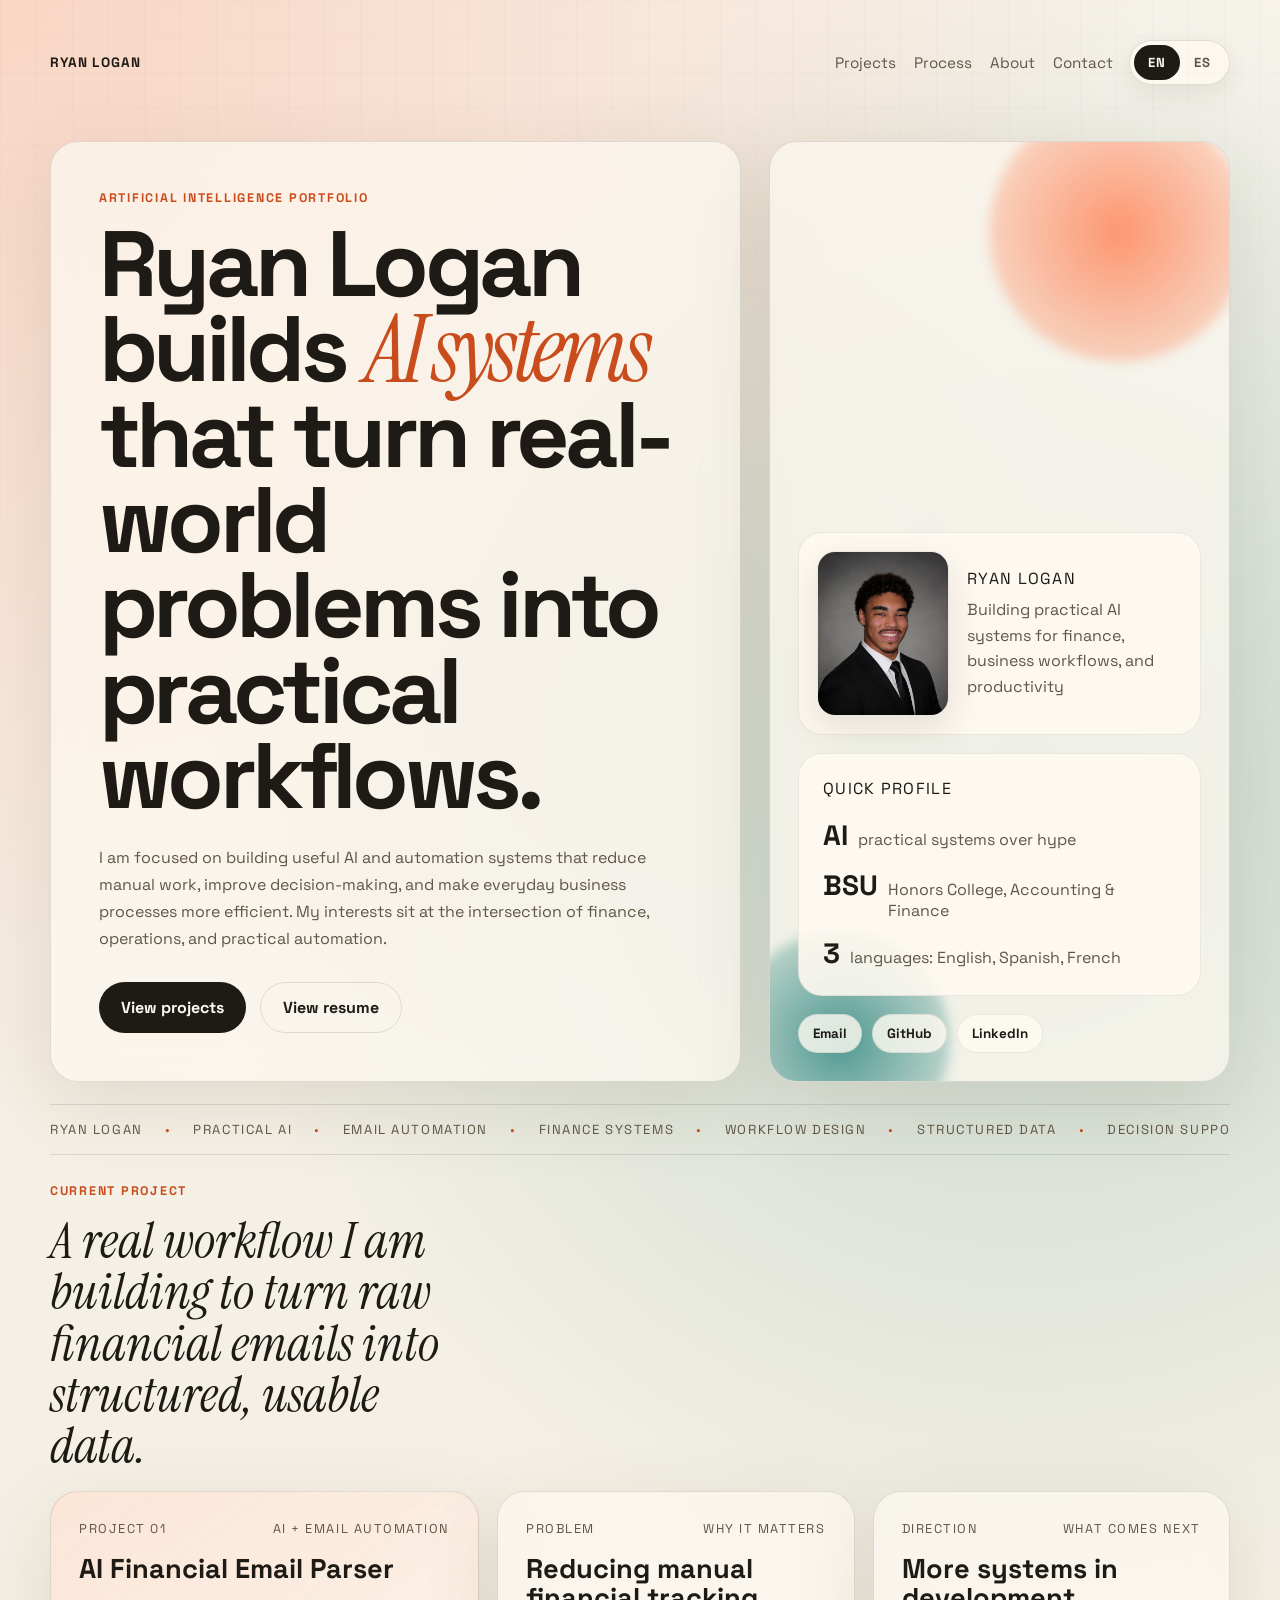
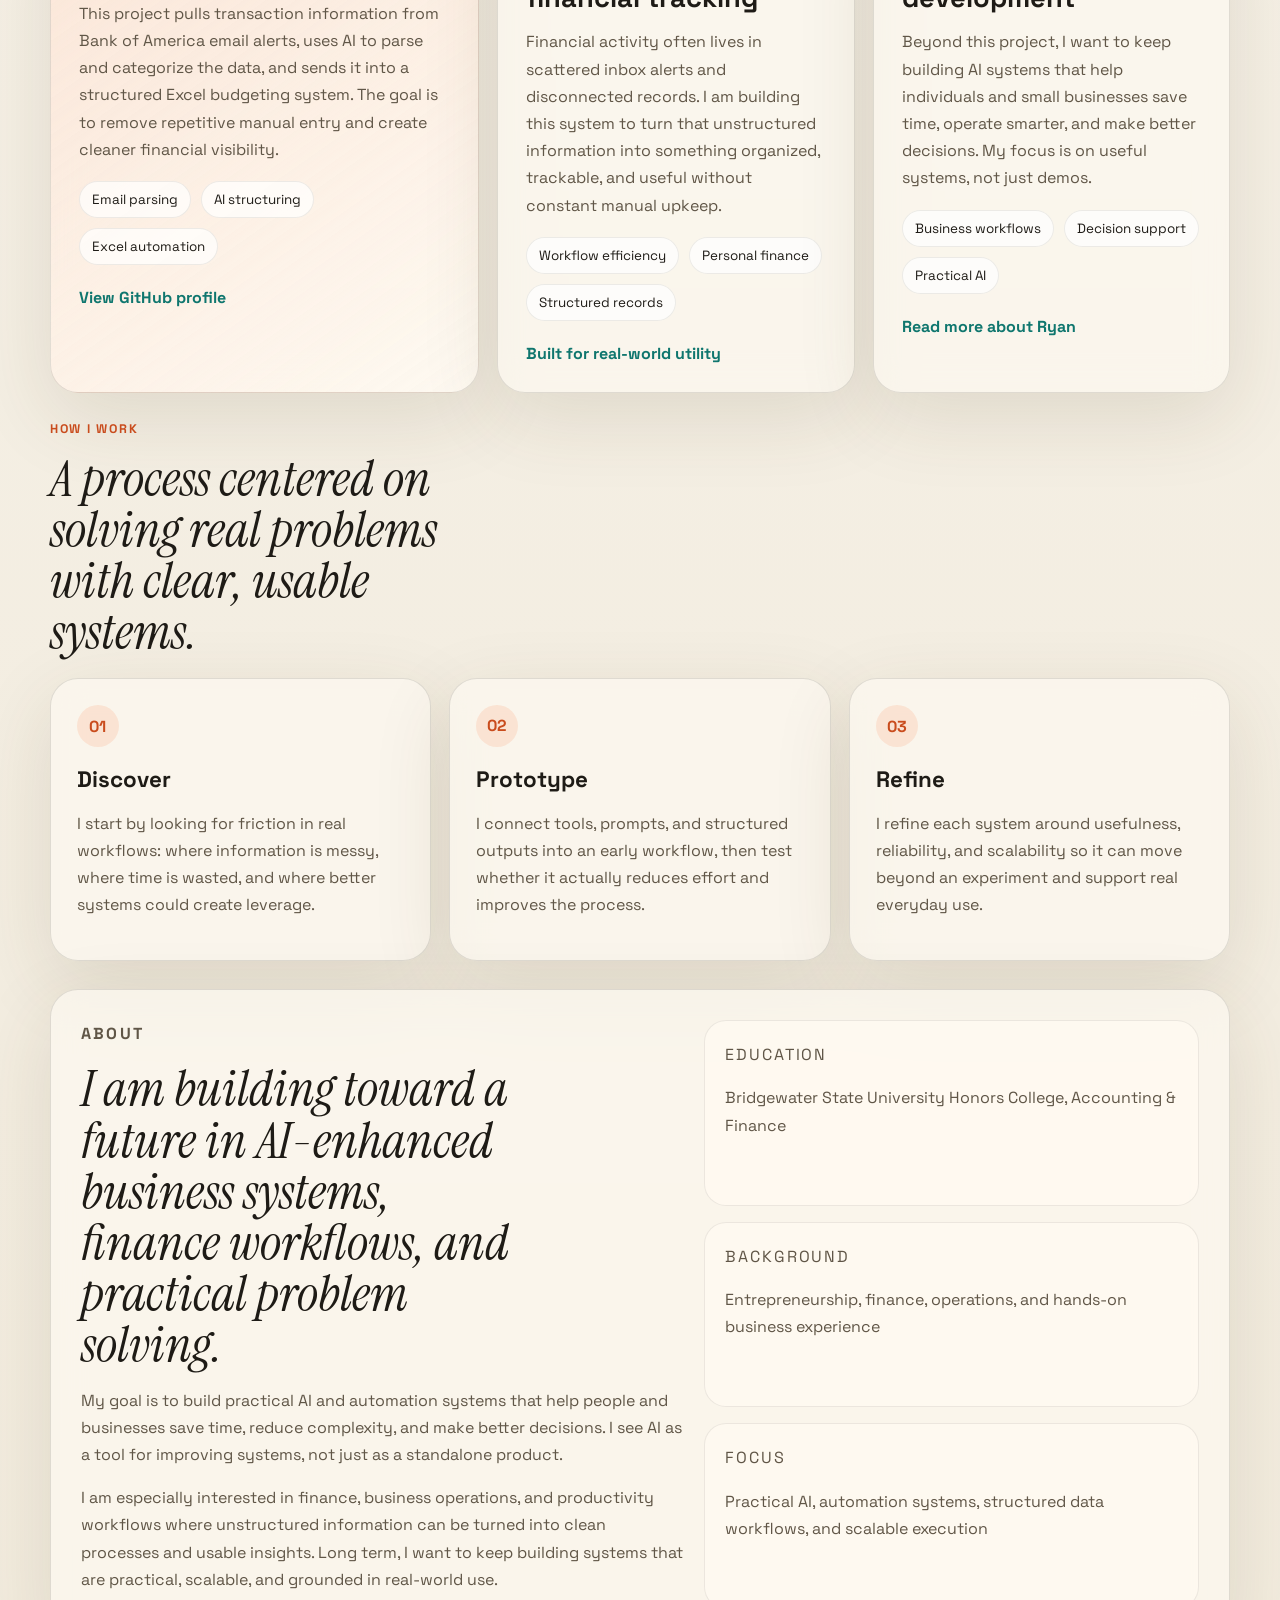
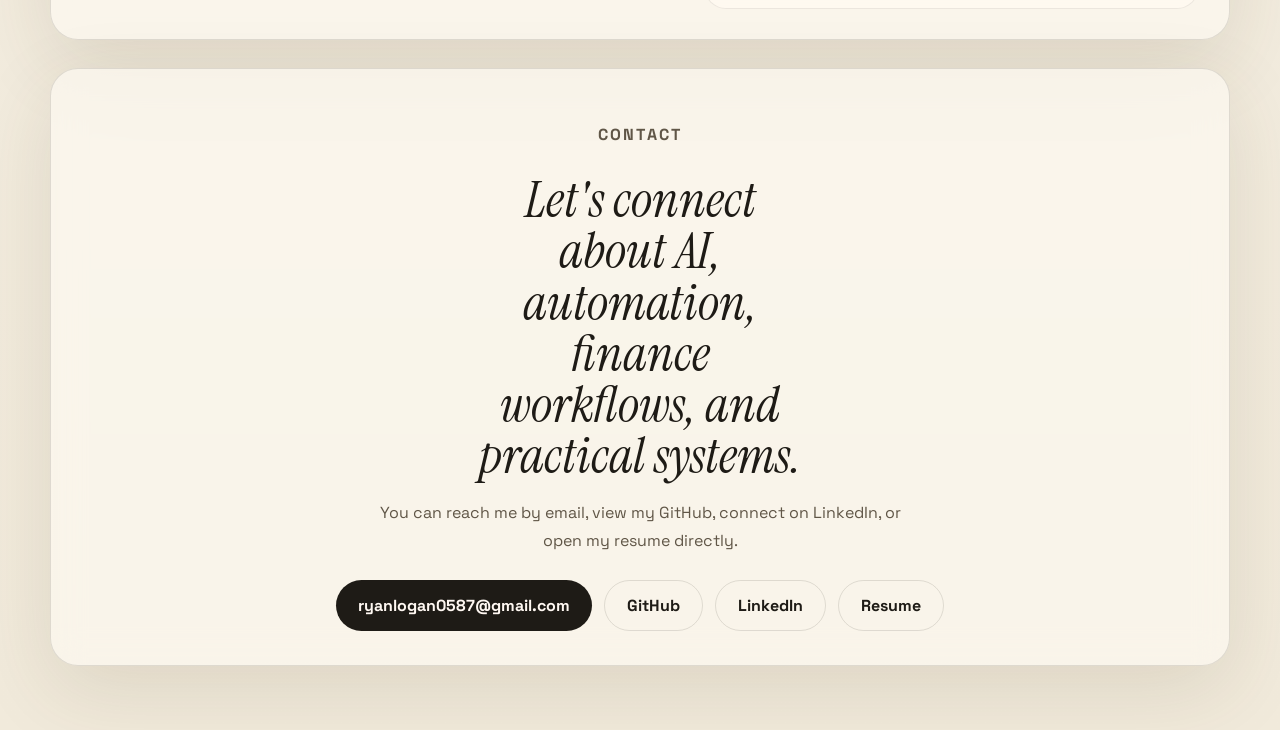
==== index.html @ f8a95c35 "Initial portfolio site" ====
<!DOCTYPE html>
<html lang="en">
  <head>
    <meta charset="UTF-8" />
    <meta name="viewport" content="width=device-width, initial-scale=1.0" />
    <title data-i18n="meta.title">Ryan Logan | AI Portfolio</title>
    <meta
      name="description"
      data-i18n-attr="content"
      data-i18n="meta.description"
      content="Ryan Logan's AI portfolio featuring practical automation systems, real-world artificial intelligence projects, and scalable workflow solutions."
    />
    <link rel="preconnect" href="https://fonts.googleapis.com" />
    <link rel="preconnect" href="https://fonts.gstatic.com" crossorigin />
    <link
      href="https://fonts.googleapis.com/css2?family=Space+Grotesk:wght@400;500;700&family=Instrument+Serif:ital@0;1&display=swap"
      rel="stylesheet"
    />
    <link rel="stylesheet" href="./styles.css" />
  </head>
  <body>
    <div class="page-shell">
      <header class="site-header">
        <a class="brand" href="#top">Ryan Logan</a>
        <div class="header-actions">
          <nav class="site-nav">
            <a href="#projects" data-i18n="nav.projects">Projects</a>
            <a href="#process" data-i18n="nav.process">Process</a>
            <a href="#about" data-i18n="nav.about">About</a>
            <a href="#contact" data-i18n="nav.contact">Contact</a>
          </nav>
          <div
            class="language-toggle"
            role="group"
            aria-label="Language selector"
            data-i18n-attr="aria-label"
            data-i18n="language.ariaLabel"
          >
            <button class="language-button is-active" type="button" data-language-button="en">
              EN
            </button>
            <button class="language-button" type="button" data-language-button="es">
              ES
            </button>
          </div>
        </div>
      </header>

      <main id="top">
        <section class="hero">
          <div class="hero-copy">
            <p class="eyebrow" data-i18n="hero.eyebrow">Artificial intelligence portfolio</p>
            <h1 data-i18n-html="hero.title">
              Ryan Logan builds
              <span>AI systems</span>
              that turn real-world problems into practical workflows.
            </h1>
            <p class="hero-text" data-i18n="hero.text">
              I am focused on building useful AI and automation systems that
              reduce manual work, improve decision-making, and make everyday
              business processes more efficient. My interests sit at the
              intersection of finance, operations, and practical automation.
            </p>
            <div class="hero-actions">
              <a class="button button-primary" href="#projects" data-i18n="hero.viewProjects">View projects</a>
              <a class="button button-secondary" href="./Ryan%20Logan%20Resume.pdf" data-i18n="hero.viewResume">View resume</a>
            </div>
          </div>

          <aside class="hero-panel">
            <div class="profile-card">
              <img
                class="profile-image"
                src="./headshot.jpeg"
                data-i18n-attr="alt"
                data-i18n="hero.headshotAlt"
                alt="Ryan Logan headshot"
              />
              <div class="profile-copy">
                <p class="signal-title">Ryan Logan</p>
                <p class="profile-role" data-i18n="hero.profileRole">
                  Building practical AI systems for finance, business workflows,
                  and productivity
                </p>
              </div>
            </div>

            <div class="signal-card">
              <p class="signal-title" data-i18n="hero.quickProfile">Quick profile</p>
              <ul class="signal-list">
                <li data-i18n-html="hero.quickItem1"><span>AI</span> practical systems over hype</li>
                <li data-i18n-html="hero.quickItem2"><span>BSU</span> Honors College, Accounting & Finance</li>
                <li data-i18n-html="hero.quickItem3"><span>3</span> languages: English, Spanish, French</li>
              </ul>
            </div>

            <div class="link-strip">
              <a href="mailto:ryanlogan0587@gmail.com" data-i18n="links.email">Email</a>
              <a href="https://github.com/ryanlogan0587-ops" target="_blank" rel="noreferrer">GitHub</a>
              <a href="https://www.linkedin.com/in/ryan-logan-2646b4388/" target="_blank" rel="noreferrer">LinkedIn</a>
            </div>
            <div class="orb orb-one"></div>
            <div class="orb orb-two"></div>
          </aside>
        </section>

        <section
          class="ticker"
          aria-label="Featured technologies"
          data-i18n-attr="aria-label"
          data-i18n="ticker.ariaLabel"
        >
          <div class="ticker-track">
            <span data-i18n="ticker.item1">Ryan Logan</span>
            <span data-i18n="ticker.item2">Practical AI</span>
            <span data-i18n="ticker.item3">Email Automation</span>
            <span data-i18n="ticker.item4">Finance Systems</span>
            <span data-i18n="ticker.item5">Workflow Design</span>
            <span data-i18n="ticker.item6">Structured Data</span>
            <span data-i18n="ticker.item7">Decision Support</span>
            <span data-i18n="ticker.item8">Business Automation</span>
          </div>
        </section>

        <section class="projects-section" id="projects">
          <div class="section-heading">
            <p class="eyebrow" data-i18n="projects.eyebrow">Current project</p>
            <h2 data-i18n="projects.heading">A real workflow I am building to turn raw financial emails into structured, usable data.</h2>
          </div>

          <div class="projects-grid">
            <article class="project-card featured">
              <div class="project-meta">
                <span data-i18n="projects.featured.meta1">Project 01</span>
                <span data-i18n="projects.featured.meta2">AI + Email Automation</span>
              </div>
              <h3 data-i18n="projects.featured.title">AI Financial Email Parser</h3>
              <p data-i18n="projects.featured.text">
                This project pulls transaction information from Bank of America
                email alerts, uses AI to parse and categorize the data, and
                sends it into a structured Excel budgeting system. The goal is
                to remove repetitive manual entry and create cleaner financial
                visibility.
              </p>
              <ul class="tag-list">
                <li data-i18n="projects.featured.tag1">Email parsing</li>
                <li data-i18n="projects.featured.tag2">AI structuring</li>
                <li data-i18n="projects.featured.tag3">Excel automation</li>
              </ul>
              <a href="https://github.com/ryanlogan0587-ops" class="text-link" target="_blank" rel="noreferrer" data-i18n="projects.featured.link">View GitHub profile</a>
            </article>

            <article class="project-card">
              <div class="project-meta">
                <span data-i18n="projects.problem.meta1">Problem</span>
                <span data-i18n="projects.problem.meta2">Why it matters</span>
              </div>
              <h3 data-i18n="projects.problem.title">Reducing manual financial tracking</h3>
              <p data-i18n="projects.problem.text">
                Financial activity often lives in scattered inbox alerts and
                disconnected records. I am building this system to turn that
                unstructured information into something organized, trackable,
                and useful without constant manual upkeep.
              </p>
              <ul class="tag-list">
                <li data-i18n="projects.problem.tag1">Workflow efficiency</li>
                <li data-i18n="projects.problem.tag2">Personal finance</li>
                <li data-i18n="projects.problem.tag3">Structured records</li>
              </ul>
              <span class="text-link" data-i18n="projects.problem.link">Built for real-world utility</span>
            </article>

            <article class="project-card">
              <div class="project-meta">
                <span data-i18n="projects.future.meta1">Direction</span>
                <span data-i18n="projects.future.meta2">What comes next</span>
              </div>
              <h3 data-i18n="projects.future.title">More systems in development</h3>
              <p data-i18n="projects.future.text">
                Beyond this project, I want to keep building AI systems that
                help individuals and small businesses save time, operate
                smarter, and make better decisions. My focus is on useful
                systems, not just demos.
              </p>
              <ul class="tag-list">
                <li data-i18n="projects.future.tag1">Business workflows</li>
                <li data-i18n="projects.future.tag2">Decision support</li>
                <li data-i18n="projects.future.tag3">Practical AI</li>
              </ul>
              <a href="#about" class="text-link" data-i18n="projects.future.link">Read more about Ryan</a>
            </article>
          </div>
        </section>

        <section class="process-section" id="process">
          <div class="section-heading">
            <p class="eyebrow" data-i18n="process.eyebrow">How I work</p>
            <h2 data-i18n="process.heading">A process centered on solving real problems with clear, usable systems.</h2>
          </div>

          <div class="process-grid">
            <article>
              <span>01</span>
              <h3 data-i18n="process.step1.title">Discover</h3>
              <p data-i18n="process.step1.text">
                I start by looking for friction in real workflows: where
                information is messy, where time is wasted, and where better
                systems could create leverage.
              </p>
            </article>
            <article>
              <span>02</span>
              <h3 data-i18n="process.step2.title">Prototype</h3>
              <p data-i18n="process.step2.text">
                I connect tools, prompts, and structured outputs into an early
                workflow, then test whether it actually reduces effort and
                improves the process.
              </p>
            </article>
            <article>
              <span>03</span>
              <h3 data-i18n="process.step3.title">Refine</h3>
              <p data-i18n="process.step3.text">
                I refine each system around usefulness, reliability, and
                scalability so it can move beyond an experiment and support
                real everyday use.
              </p>
            </article>
          </div>
        </section>

        <section class="about-section" id="about">
          <div class="about-copy">
            <p class="eyebrow" data-i18n="about.eyebrow">About</p>
            <h2 data-i18n="about.heading">I am building toward a future in AI-enhanced business systems, finance workflows, and practical problem solving.</h2>
            <p data-i18n="about.text1">
              My goal is to build practical AI and automation systems that help
              people and businesses save time, reduce complexity, and make
              better decisions. I see AI as a tool for improving systems, not
              just as a standalone product.
            </p>
            <p data-i18n="about.text2">
              I am especially interested in finance, business operations, and
              productivity workflows where unstructured information can be
              turned into clean processes and usable insights. Long term, I
              want to keep building systems that are practical, scalable, and
              grounded in real-world use.
            </p>
          </div>

          <div class="about-stack">
            <div>
              <p class="stack-label" data-i18n="about.stack.educationLabel">Education</p>
              <p data-i18n="about.stack.educationText">Bridgewater State University Honors College, Accounting & Finance</p>
            </div>
            <div>
              <p class="stack-label" data-i18n="about.stack.backgroundLabel">Background</p>
              <p data-i18n="about.stack.backgroundText">Entrepreneurship, finance, operations, and hands-on business experience</p>
            </div>
            <div>
              <p class="stack-label" data-i18n="about.stack.focusLabel">Focus</p>
              <p data-i18n="about.stack.focusText">Practical AI, automation systems, structured data workflows, and scalable execution</p>
            </div>
          </div>
        </section>

        <section class="contact-section" id="contact">
          <p class="eyebrow" data-i18n="contact.eyebrow">Contact</p>
          <h2 data-i18n="contact.heading">Let’s connect about AI, automation, finance workflows, and practical systems.</h2>
          <p data-i18n="contact.text">
            You can reach me by email, view my GitHub, connect on LinkedIn, or
            open my resume directly.
          </p>
          <div class="contact-actions">
            <a class="button button-primary" href="mailto:ryanlogan0587@gmail.com">
              ryanlogan0587@gmail.com
            </a>
            <a
              class="button button-secondary"
              href="https://github.com/ryanlogan0587-ops"
              target="_blank"
              rel="noreferrer"
            >
              GitHub
            </a>
            <a
              class="button button-secondary"
              href="https://www.linkedin.com/in/ryan-logan-2646b4388/"
              target="_blank"
              rel="noreferrer"
            >
              LinkedIn
            </a>
            <a
              class="button button-secondary"
              href="./Ryan%20Logan%20Resume.pdf"
              target="_blank"
              rel="noreferrer"
              data-i18n="contact.resume"
            >
              Resume
            </a>
          </div>
        </section>
      </main>
    </div>

    <script src="./script.js"></script>
  </body>
  </html>
---- styles.css ----
:root {
  --bg: #f3efe6;
  --bg-soft: rgba(255, 255, 255, 0.45);
  --surface: rgba(252, 248, 240, 0.72);
  --surface-strong: #fffaf2;
  --text: #1e1b16;
  --muted: #605647;
  --line: rgba(30, 27, 22, 0.12);
  --accent: #ff6f3c;
  --accent-deep: #c94c1d;
  --accent-alt: #0f766e;
  --shadow: 0 24px 80px rgba(76, 55, 24, 0.12);
}

* {
  box-sizing: border-box;
}

html {
  scroll-behavior: smooth;
}

body {
  margin: 0;
  font-family: "Space Grotesk", sans-serif;
  color: var(--text);
  background:
    radial-gradient(circle at top left, rgba(255, 111, 60, 0.22), transparent 28%),
    radial-gradient(circle at 80% 20%, rgba(15, 118, 110, 0.2), transparent 25%),
    linear-gradient(180deg, #f7f3eb 0%, #f1eadb 100%);
  min-height: 100vh;
}

body::before {
  content: "";
  position: fixed;
  inset: 0;
  background-image:
    linear-gradient(rgba(30, 27, 22, 0.03) 1px, transparent 1px),
    linear-gradient(90deg, rgba(30, 27, 22, 0.03) 1px, transparent 1px);
  background-size: 36px 36px;
  pointer-events: none;
  mask-image: linear-gradient(180deg, rgba(0, 0, 0, 0.5), transparent 92%);
}

.page-shell {
  width: min(1180px, calc(100% - 32px));
  margin: 0 auto;
  padding: 24px 0 64px;
}

.site-header {
  display: flex;
  align-items: center;
  justify-content: space-between;
  gap: 20px;
  padding: 16px 0 28px;
}

.header-actions {
  display: flex;
  align-items: center;
  gap: 16px;
  flex-wrap: wrap;
  justify-content: flex-end;
}

.brand,
.site-nav a,
.text-link,
.button {
  text-decoration: none;
}

.brand {
  color: var(--text);
  font-weight: 700;
  letter-spacing: 0.08em;
  text-transform: uppercase;
  font-size: 0.85rem;
}

.site-nav {
  display: flex;
  gap: 18px;
  flex-wrap: wrap;
}

.site-nav a {
  color: var(--muted);
  font-size: 0.95rem;
}

.language-toggle {
  display: inline-flex;
  align-items: center;
  padding: 4px;
  border-radius: 999px;
  background: rgba(255, 250, 242, 0.76);
  border: 1px solid var(--line);
  box-shadow: 0 10px 24px rgba(76, 55, 24, 0.08);
}

.language-button {
  border: 0;
  background: transparent;
  color: var(--muted);
  font: inherit;
  font-size: 0.82rem;
  font-weight: 700;
  letter-spacing: 0.08em;
  text-transform: uppercase;
  border-radius: 999px;
  padding: 9px 14px;
  cursor: pointer;
  transition: background-color 180ms ease, color 180ms ease, transform 180ms ease;
}

.language-button:hover {
  color: var(--text);
  transform: translateY(-1px);
}

.language-button.is-active {
  background: var(--text);
  color: #fff8f2;
}

.hero,
.projects-section,
.process-section,
.about-section,
.contact-section {
  margin-top: 28px;
}

.hero {
  display: grid;
  grid-template-columns: 1.2fr 0.8fr;
  gap: 28px;
  align-items: stretch;
}

.hero-copy,
.hero-panel,
.project-card,
.process-grid article,
.about-section,
.contact-section {
  border: 1px solid var(--line);
  background: var(--surface);
  backdrop-filter: blur(16px);
  border-radius: 28px;
  box-shadow: var(--shadow);
}

.hero-copy {
  padding: 48px;
}

.eyebrow {
  margin: 0 0 16px;
  color: var(--accent-deep);
  text-transform: uppercase;
  letter-spacing: 0.14em;
  font-size: 0.78rem;
  font-weight: 700;
}

h1,
h2,
h3,
.signal-title,
.stack-label {
  margin: 0;
}

h1 {
  font-size: clamp(3rem, 8vw, 5.8rem);
  line-height: 0.92;
  letter-spacing: -0.05em;
}

h1 span,
h2 {
  font-family: "Instrument Serif", serif;
  font-weight: 400;
  font-style: italic;
}

h1 span {
  display: inline-block;
  color: var(--accent-deep);
}

.hero-text,
.project-card p,
.process-grid p,
.about-copy p,
.about-stack p,
.contact-section p {
  color: var(--muted);
  line-height: 1.7;
  font-size: 1rem;
}

.hero-text {
  max-width: 58ch;
  margin: 24px 0 0;
}

.hero-actions {
  display: flex;
  gap: 14px;
  flex-wrap: wrap;
  margin-top: 30px;
}

.button {
  display: inline-flex;
  align-items: center;
  justify-content: center;
  border-radius: 999px;
  padding: 14px 22px;
  font-weight: 700;
  transition: transform 180ms ease, background-color 180ms ease, color 180ms ease;
}

.button:hover {
  transform: translateY(-2px);
}

.button-primary {
  background: var(--text);
  color: #fff8f2;
}

.button-secondary {
  color: var(--text);
  border: 1px solid var(--line);
}

.hero-panel {
  position: relative;
  overflow: hidden;
  padding: 28px;
  min-height: 100%;
  display: grid;
  align-content: end;
  gap: 18px;
}

.profile-card {
  position: relative;
  z-index: 1;
  display: grid;
  grid-template-columns: 132px 1fr;
  gap: 18px;
  align-items: center;
  padding: 18px;
  border-radius: 24px;
  background: rgba(255, 250, 242, 0.88);
  border: 1px solid rgba(30, 27, 22, 0.08);
}

.profile-image {
  width: 132px;
  aspect-ratio: 4 / 5;
  object-fit: cover;
  border-radius: 18px;
  border: 1px solid rgba(30, 27, 22, 0.08);
  box-shadow: 0 14px 34px rgba(76, 55, 24, 0.12);
}

.profile-role {
  margin: 8px 0 0;
  color: var(--muted);
  line-height: 1.6;
}

.signal-card {
  position: relative;
  z-index: 1;
  width: 100%;
  padding: 24px;
  border-radius: 24px;
  background: rgba(255, 250, 242, 0.88);
  border: 1px solid rgba(30, 27, 22, 0.08);
}

.signal-title {
  font-size: 1rem;
  text-transform: uppercase;
  letter-spacing: 0.08em;
}

.signal-list {
  list-style: none;
  padding: 0;
  margin: 18px 0 0;
  display: grid;
  gap: 14px;
}

.signal-list li {
  display: flex;
  align-items: baseline;
  gap: 10px;
  color: var(--muted);
}

.signal-list span {
  color: var(--text);
  font-size: 1.75rem;
  font-weight: 700;
}

.link-strip {
  position: relative;
  z-index: 1;
  display: flex;
  gap: 10px;
  flex-wrap: wrap;
}

.link-strip a {
  color: var(--text);
  text-decoration: none;
  font-size: 0.84rem;
  font-weight: 700;
  padding: 10px 14px;
  border-radius: 999px;
  background: rgba(255, 250, 242, 0.8);
  border: 1px solid rgba(30, 27, 22, 0.08);
}

.orb {
  position: absolute;
  border-radius: 50%;
  filter: blur(6px);
}

.orb-one {
  width: 260px;
  height: 260px;
  background: radial-gradient(circle, rgba(255, 111, 60, 0.7), rgba(255, 111, 60, 0.08));
  top: -40px;
  right: -20px;
  animation: float 7s ease-in-out infinite;
}

.orb-two {
  width: 220px;
  height: 220px;
  background: radial-gradient(circle, rgba(15, 118, 110, 0.72), rgba(15, 118, 110, 0.06));
  bottom: -70px;
  left: -40px;
  animation: float 9s ease-in-out infinite reverse;
}

.ticker {
  overflow: hidden;
  margin-top: 22px;
  border-top: 1px solid var(--line);
  border-bottom: 1px solid var(--line);
}

.ticker-track {
  display: flex;
  gap: 22px;
  width: max-content;
  padding: 16px 0;
  color: var(--muted);
  text-transform: uppercase;
  letter-spacing: 0.12em;
  font-size: 0.82rem;
  animation: marquee 24s linear infinite;
}

.ticker-track span::after {
  content: "•";
  margin-left: 22px;
  color: var(--accent-deep);
}

.section-heading {
  margin-bottom: 20px;
}

h2 {
  font-size: clamp(2.1rem, 4vw, 3.6rem);
  line-height: 1;
  max-width: 18ch;
}

.projects-grid {
  display: grid;
  grid-template-columns: 1.2fr 1fr 1fr;
  gap: 18px;
}

.project-card {
  padding: 28px;
  transition: transform 220ms ease, border-color 220ms ease;
}

.project-card:hover {
  transform: translateY(-6px);
  border-color: rgba(255, 111, 60, 0.4);
}

.project-card.featured {
  background:
    linear-gradient(145deg, rgba(255, 111, 60, 0.12), rgba(255, 250, 242, 0.72)),
    var(--surface);
}

.project-meta {
  display: flex;
  justify-content: space-between;
  gap: 12px;
  color: var(--muted);
  font-size: 0.8rem;
  text-transform: uppercase;
  letter-spacing: 0.12em;
}

.project-card h3 {
  font-size: 1.7rem;
  margin-top: 18px;
  line-height: 1.05;
}

.tag-list {
  list-style: none;
  padding: 0;
  margin: 18px 0 22px;
  display: flex;
  flex-wrap: wrap;
  gap: 10px;
}

.tag-list li {
  padding: 9px 12px;
  border-radius: 999px;
  background: rgba(255, 255, 255, 0.7);
  border: 1px solid rgba(30, 27, 22, 0.08);
  font-size: 0.84rem;
}

.text-link {
  color: var(--accent-alt);
  font-weight: 700;
}

.process-grid {
  display: grid;
  grid-template-columns: repeat(3, 1fr);
  gap: 18px;
}

.process-grid article {
  padding: 26px;
}

.process-grid span {
  display: inline-flex;
  width: 42px;
  height: 42px;
  border-radius: 50%;
  align-items: center;
  justify-content: center;
  background: rgba(255, 111, 60, 0.14);
  color: var(--accent-deep);
  font-weight: 700;
}

.process-grid h3 {
  margin-top: 18px;
  font-size: 1.4rem;
}

.about-section {
  display: grid;
  grid-template-columns: 1.1fr 0.9fr;
  gap: 18px;
  padding: 30px;
}

.about-stack {
  display: grid;
  gap: 16px;
}

.about-stack > div {
  padding: 20px;
  border-radius: 22px;
  background: rgba(255, 250, 242, 0.75);
  border: 1px solid rgba(30, 27, 22, 0.08);
}

.stack-label {
  color: var(--accent-deep);
  text-transform: uppercase;
  letter-spacing: 0.12em;
  font-size: 0.75rem;
}

.contact-section {
  padding: 34px;
  text-align: center;
}

.contact-section h2 {
  max-width: 14ch;
  margin: 0 auto;
}

.contact-section p {
  max-width: 56ch;
  margin: 18px auto 26px;
}

.contact-actions {
  display: flex;
  gap: 12px;
  justify-content: center;
  flex-wrap: wrap;
}

.reveal {
  opacity: 0;
  transform: translateY(24px);
  transition: opacity 500ms ease, transform 500ms ease;
}

.reveal.is-visible {
  opacity: 1;
  transform: translateY(0);
}

@keyframes marquee {
  from {
    transform: translateX(0);
  }
  to {
    transform: translateX(-50%);
  }
}

@keyframes float {
  0%,
  100% {
    transform: translateY(0) scale(1);
  }
  50% {
    transform: translateY(-14px) scale(1.04);
  }
}

@media (max-width: 980px) {
  .hero,
  .projects-grid,
  .process-grid,
  .about-section {
    grid-template-columns: 1fr;
  }

  .hero-copy,
  .hero-panel,
  .contact-section,
  .about-section {
    padding: 26px;
  }

  .profile-card {
    grid-template-columns: 1fr;
  }

  .profile-image {
    width: min(100%, 240px);
  }

  .project-card h3 {
    font-size: 1.5rem;
  }
}

@media (max-width: 640px) {
  .page-shell {
    width: min(100% - 20px, 1180px);
    padding-top: 14px;
  }

  .site-header {
    flex-direction: column;
    align-items: flex-start;
  }

  .header-actions {
    width: 100%;
    justify-content: flex-start;
  }

  .site-nav {
    gap: 12px;
  }

  h1 {
    font-size: clamp(2.5rem, 15vw, 4.2rem);
  }

  h2 {
    max-width: none;
    line-height: 1.05;
  }

  .hero-actions {
    flex-direction: column;
    align-items: stretch;
  }

  .button {
    width: 100%;
  }

  .link-strip a {
    width: 100%;
    justify-content: center;
    display: inline-flex;
  }

  .contact-actions {
    flex-direction: column;
  }

  .project-meta {
    flex-direction: column;
  }
}
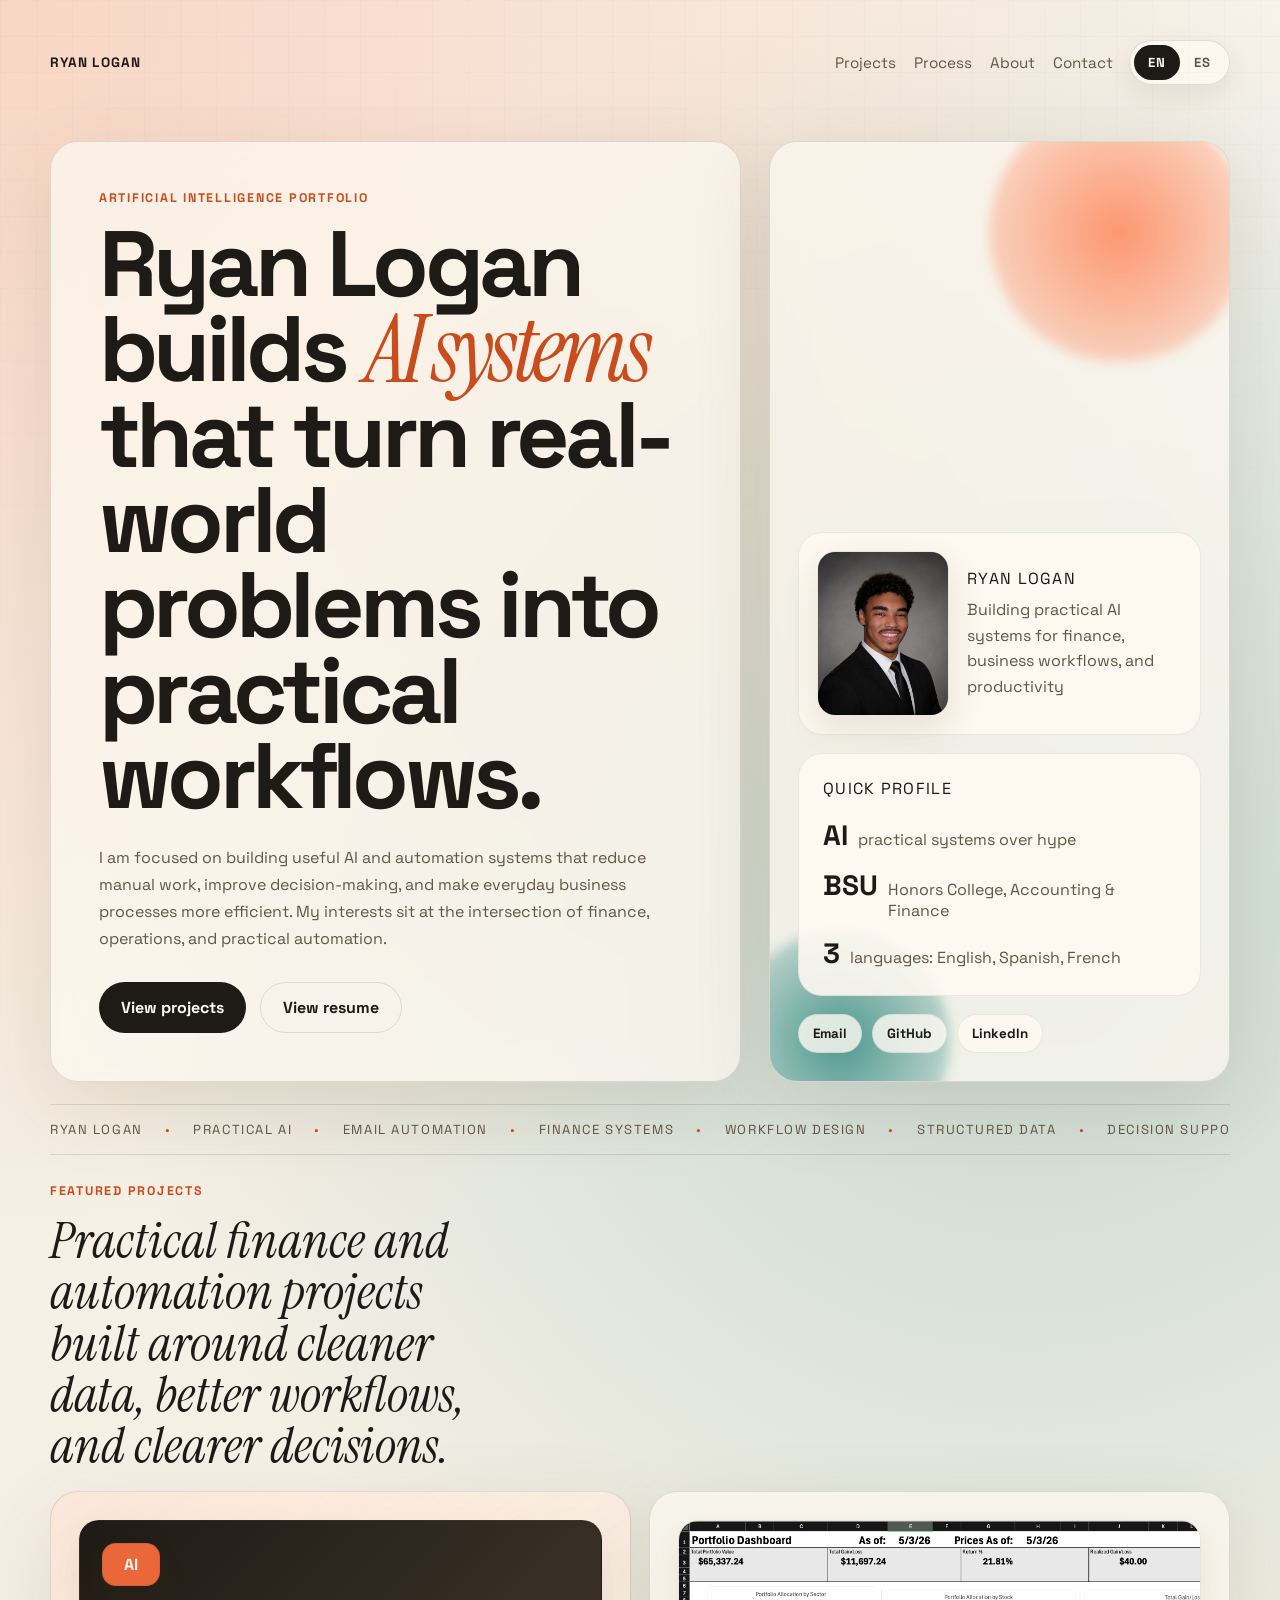
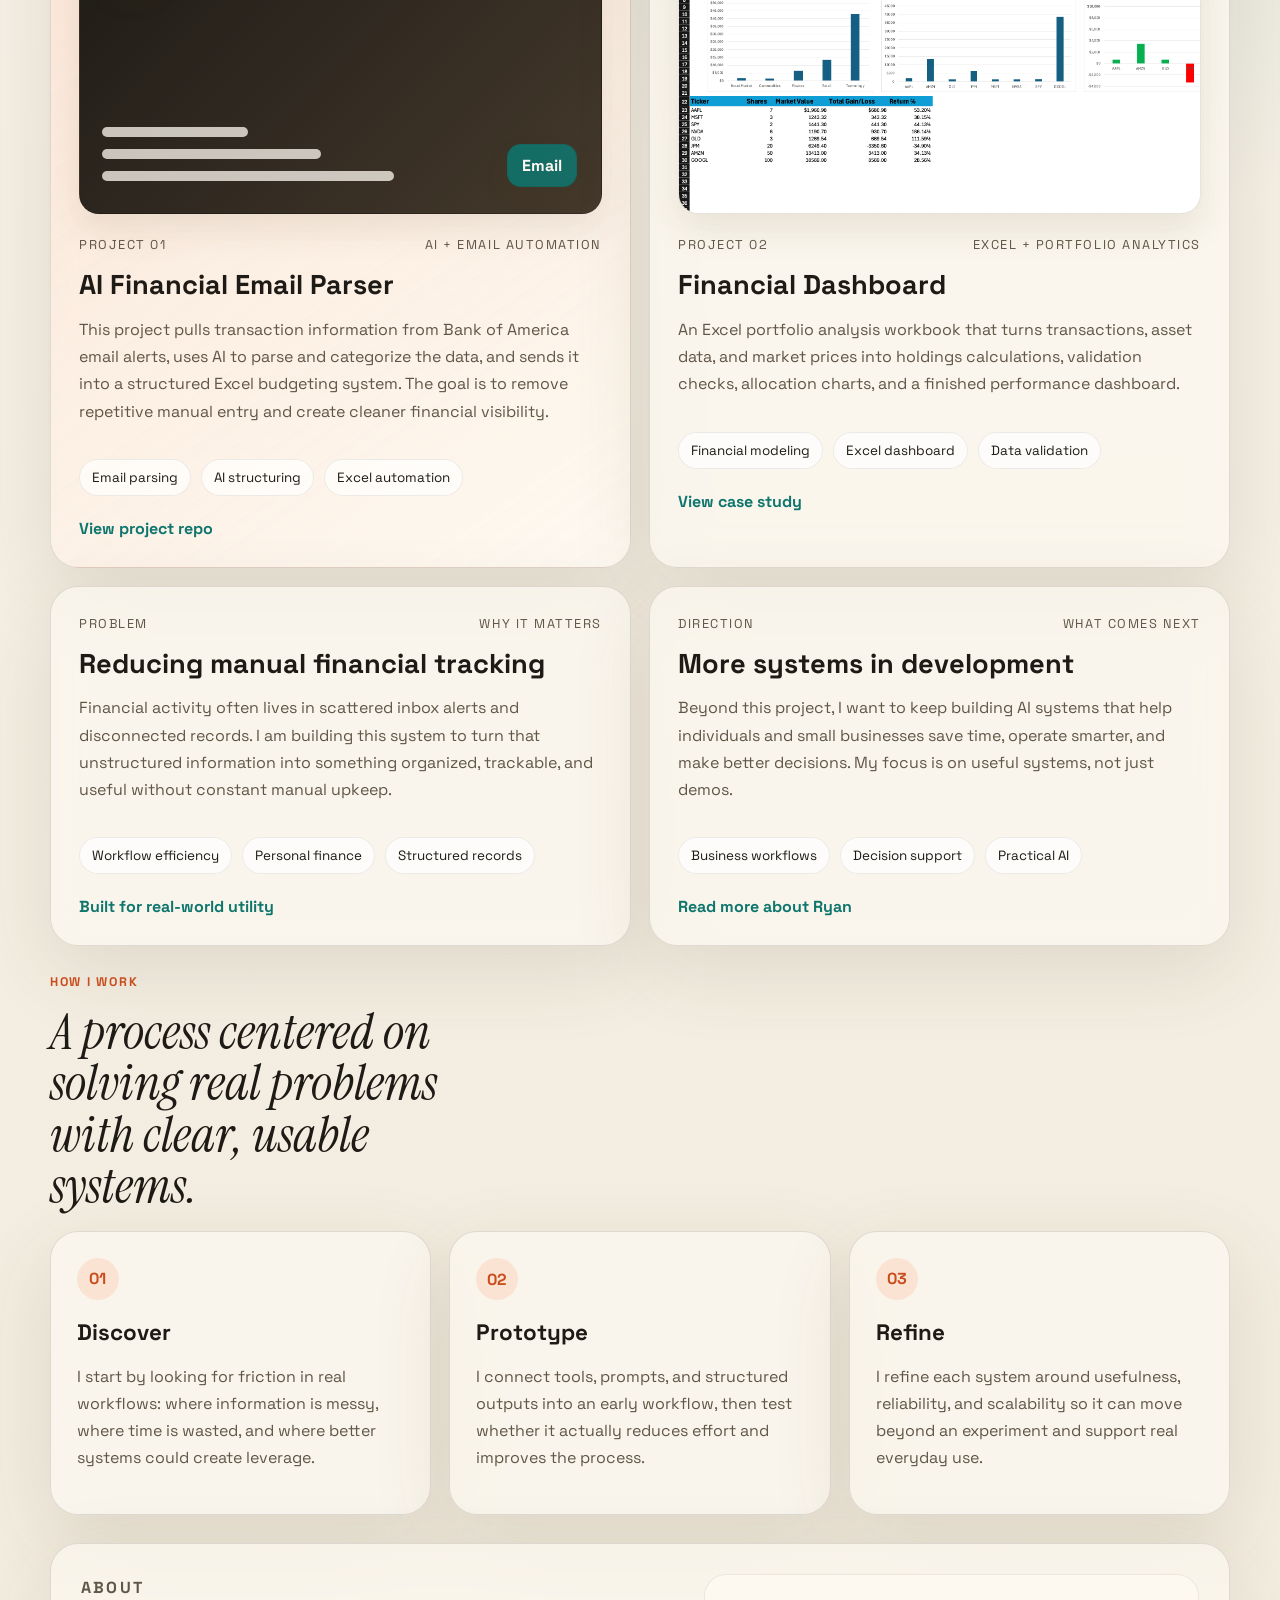
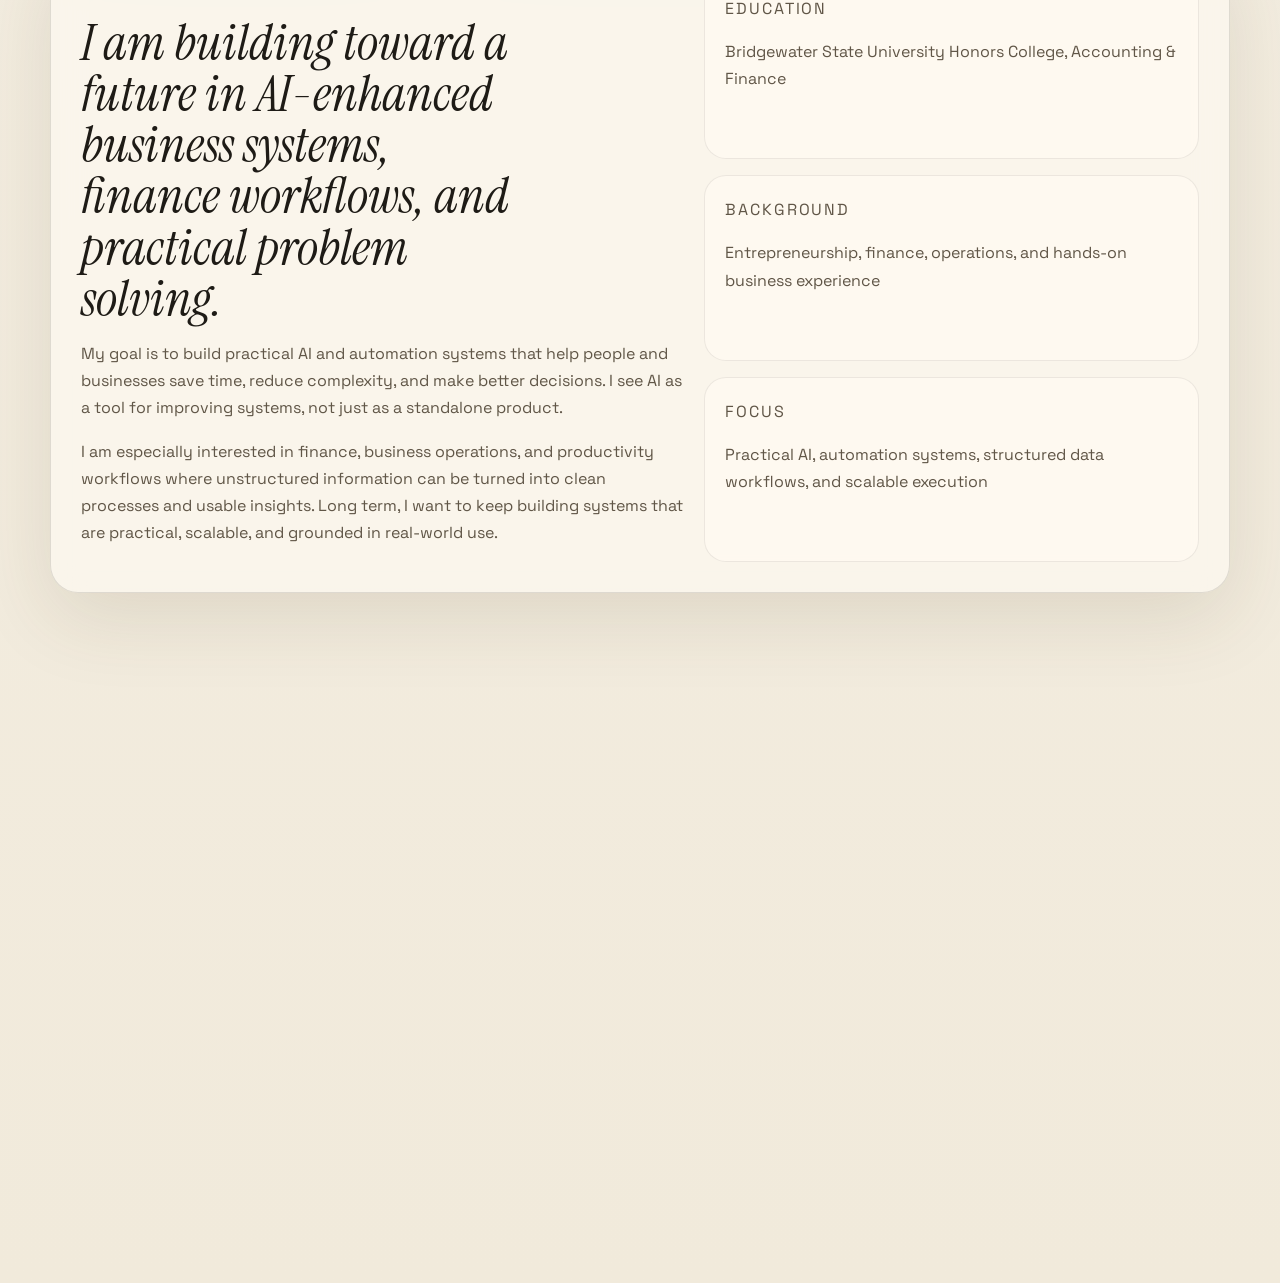
==== commit 5b2427be: "Add financial dashboard project to portfolio" ====
--- a/index.html
+++ b/index.html
@@ -124,12 +124,19 @@
 
         <section class="projects-section" id="projects">
           <div class="section-heading">
-            <p class="eyebrow" data-i18n="projects.eyebrow">Current project</p>
-            <h2 data-i18n="projects.heading">A real workflow I am building to turn raw financial emails into structured, usable data.</h2>
+            <p class="eyebrow" data-i18n="projects.eyebrow">Featured projects</p>
+            <h2 data-i18n="projects.heading">Practical finance and automation projects built around cleaner data, better workflows, and clearer decisions.</h2>
           </div>
 
           <div class="projects-grid">
             <article class="project-card featured">
+              <div class="project-visual project-visual-ai" aria-hidden="true">
+                <span class="visual-chip visual-chip-one">AI</span>
+                <span class="visual-chip visual-chip-two">Email</span>
+                <span class="visual-line visual-line-one"></span>
+                <span class="visual-line visual-line-two"></span>
+                <span class="visual-line visual-line-three"></span>
+              </div>
               <div class="project-meta">
                 <span data-i18n="projects.featured.meta1">Project 01</span>
                 <span data-i18n="projects.featured.meta2">AI + Email Automation</span>
@@ -147,7 +154,35 @@
                 <li data-i18n="projects.featured.tag2">AI structuring</li>
                 <li data-i18n="projects.featured.tag3">Excel automation</li>
               </ul>
-              <a href="https://github.com/ryanlogan0587-ops" class="text-link" target="_blank" rel="noreferrer" data-i18n="projects.featured.link">View GitHub profile</a>
+              <a href="https://github.com/ryanlogan0587-ops/Budget-Automation" class="text-link" target="_blank" rel="noreferrer" data-i18n="projects.featured.link">View project repo</a>
+            </article>
+
+            <article class="project-card">
+              <div class="project-visual">
+                <img
+                  class="project-preview"
+                  src="./projects/financial-dashboard/assets/screenshots/Dashboard.png"
+                  data-i18n-attr="alt"
+                  data-i18n="projects.dashboard.imageAlt"
+                  alt="Financial Dashboard workbook screenshot"
+                />
+              </div>
+              <div class="project-meta">
+                <span data-i18n="projects.dashboard.meta1">Project 02</span>
+                <span data-i18n="projects.dashboard.meta2">Excel + Portfolio Analytics</span>
+              </div>
+              <h3 data-i18n="projects.dashboard.title">Financial Dashboard</h3>
+              <p data-i18n="projects.dashboard.text">
+                An Excel portfolio analysis workbook that turns transactions, asset data, and market
+                prices into holdings calculations, validation checks, allocation charts, and a finished
+                performance dashboard.
+              </p>
+              <ul class="tag-list">
+                <li data-i18n="projects.dashboard.tag1">Financial modeling</li>
+                <li data-i18n="projects.dashboard.tag2">Excel dashboard</li>
+                <li data-i18n="projects.dashboard.tag3">Data validation</li>
+              </ul>
+              <a href="./projects/financial-dashboard/" class="text-link" data-i18n="projects.dashboard.link">View case study</a>
             </article>
 
             <article class="project-card">
--- a/styles.css
+++ b/styles.css
@@ -395,11 +395,13 @@
 
 .projects-grid {
   display: grid;
-  grid-template-columns: 1.2fr 1fr 1fr;
+  grid-template-columns: repeat(2, minmax(0, 1fr));
   gap: 18px;
 }
 
 .project-card {
+  display: grid;
+  align-content: start;
   padding: 28px;
   transition: transform 220ms ease, border-color 220ms ease;
 }
@@ -413,6 +415,100 @@
   background:
     linear-gradient(145deg, rgba(255, 111, 60, 0.12), rgba(255, 250, 242, 0.72)),
     var(--surface);
+}
+
+.project-visual {
+  position: relative;
+  overflow: hidden;
+  width: 100%;
+  aspect-ratio: 16 / 9;
+  border-radius: 20px;
+  border: 1px solid rgba(30, 27, 22, 0.1);
+  margin-bottom: 22px;
+  background:
+    linear-gradient(rgba(30, 27, 22, 0.05) 1px, transparent 1px),
+    linear-gradient(90deg, rgba(30, 27, 22, 0.05) 1px, transparent 1px),
+    var(--surface-strong);
+  background-size: 28px 28px;
+  box-shadow: 0 16px 34px rgba(76, 55, 24, 0.1);
+}
+
+.project-preview {
+  width: 100%;
+  height: 100%;
+  object-fit: cover;
+  object-position: top left;
+}
+
+.project-visual-ai {
+  background:
+    linear-gradient(135deg, rgba(30, 27, 22, 0.9), rgba(75, 62, 47, 0.86)),
+    var(--text);
+}
+
+.visual-chip {
+  position: absolute;
+  display: inline-flex;
+  align-items: center;
+  justify-content: center;
+  min-width: 58px;
+  min-height: 42px;
+  padding: 10px 14px;
+  border-radius: 14px;
+  background: rgba(255, 250, 242, 0.88);
+  border: 1px solid rgba(30, 27, 22, 0.08);
+  color: var(--text);
+  font-weight: 800;
+  box-shadow: 0 12px 24px rgba(76, 55, 24, 0.12);
+}
+
+.project-visual-ai .visual-chip {
+  color: #fff8f2;
+  background: rgba(255, 111, 60, 0.9);
+}
+
+.project-visual-ai .visual-chip-two {
+  background: rgba(15, 118, 110, 0.88);
+}
+
+.visual-chip-one {
+  top: 22px;
+  left: 22px;
+}
+
+.visual-chip-two {
+  right: 24px;
+  bottom: 26px;
+}
+
+.visual-chip-three {
+  right: 32%;
+  top: 32%;
+}
+
+.visual-line {
+  position: absolute;
+  height: 10px;
+  border-radius: 999px;
+  background: rgba(255, 250, 242, 0.75);
+}
+
+.visual-line-one {
+  width: 56%;
+  left: 22px;
+  bottom: 32px;
+}
+
+.visual-line-two {
+  width: 42%;
+  left: 22px;
+  bottom: 54px;
+}
+
+.visual-line-three {
+  width: 28%;
+  left: 22px;
+  bottom: 76px;
 }
 
 .project-meta {
